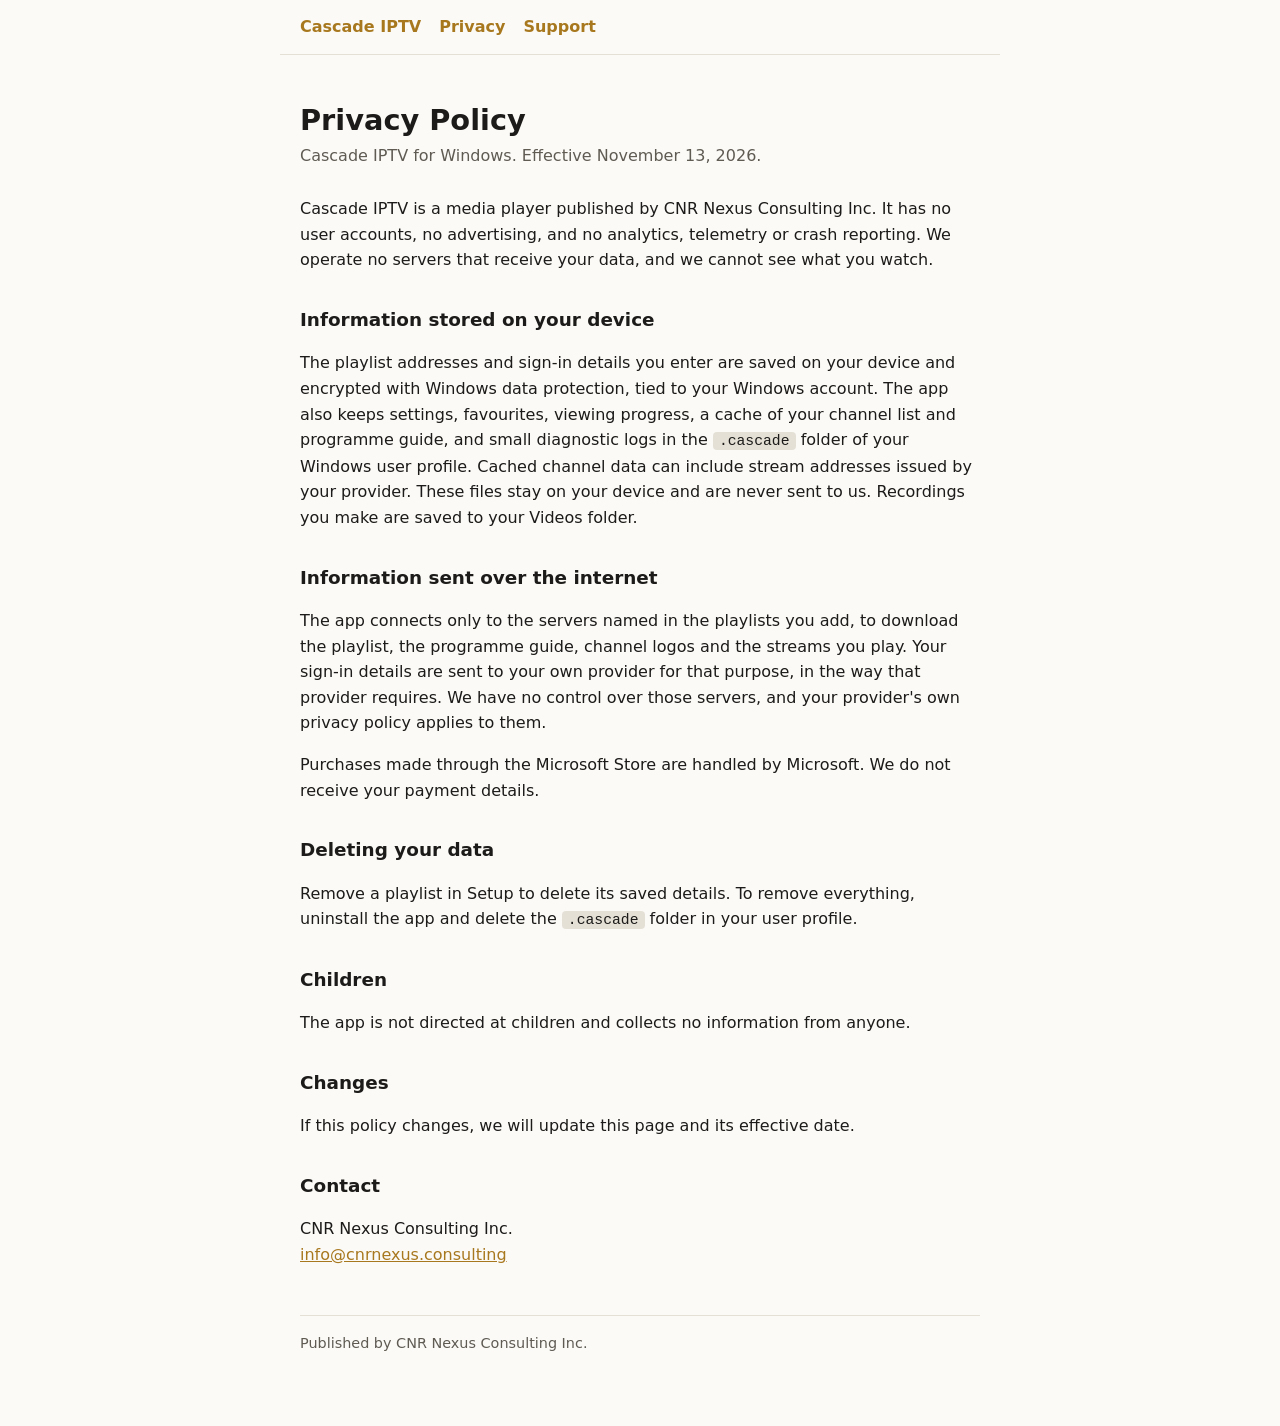
==== privacy.html @ b7e71061 "Cascade IPTV site: privacy policy, support page, sample playlist Co-Authored-By: Claude Opus 5.5 <no" ====
<!doctype html>
<html lang="en"><head><meta charset="utf-8"><meta name="viewport" content="width=device-width,initial-scale=1">
<title>Cascade IPTV Privacy Policy</title><link rel="stylesheet" href="style.css"></head>
<body>
<nav><a href="./">Cascade IPTV</a><a href="privacy.html">Privacy</a><a href="support.html">Support</a></nav>
<main>
<h1>Privacy Policy</h1>
<p class="meta">Cascade IPTV for Windows. Effective November 13, 2026.</p>

<p>Cascade IPTV is a media player published by CNR Nexus Consulting Inc. It has no user accounts, no advertising, and no analytics, telemetry or crash reporting. We operate no servers that receive your data, and we cannot see what you watch.</p>

<h2>Information stored on your device</h2>
<p>The playlist addresses and sign-in details you enter are saved on your device and encrypted with Windows data protection, tied to your Windows account. The app also keeps settings, favourites, viewing progress, a cache of your channel list and programme guide, and small diagnostic logs in the <code>.cascade</code> folder of your Windows user profile. Cached channel data can include stream addresses issued by your provider. These files stay on your device and are never sent to us. Recordings you make are saved to your Videos folder.</p>

<h2>Information sent over the internet</h2>
<p>The app connects only to the servers named in the playlists you add, to download the playlist, the programme guide, channel logos and the streams you play. Your sign-in details are sent to your own provider for that purpose, in the way that provider requires. We have no control over those servers, and your provider's own privacy policy applies to them.</p>
<p>Purchases made through the Microsoft Store are handled by Microsoft. We do not receive your payment details.</p>

<h2>Deleting your data</h2>
<p>Remove a playlist in Setup to delete its saved details. To remove everything, uninstall the app and delete the <code>.cascade</code> folder in your user profile.</p>

<h2>Children</h2>
<p>The app is not directed at children and collects no information from anyone.</p>

<h2>Changes</h2>
<p>If this policy changes, we will update this page and its effective date.</p>

<h2>Contact</h2>
<p>CNR Nexus Consulting Inc.<br><a href="mailto:info@cnrnexus.consulting">info@cnrnexus.consulting</a></p>
<footer>Published by CNR Nexus Consulting Inc.</footer>
</main></body></html>
---- style.css ----
:root{--bg:#fbfaf7;--fg:#1c1b19;--muted:#5f5b53;--accent:#a8781e;--line:#e4e0d6}
@media (prefers-color-scheme:dark){:root{--bg:#141311;--fg:#ece8e0;--muted:#a8a294;--accent:#d9a441;--line:#2c2a25}}
*{box-sizing:border-box}
body{margin:0;background:var(--bg);color:var(--fg);font:16px/1.6 system-ui,-apple-system,"Segoe UI",Roboto,sans-serif}
main{max-width:720px;margin:0 auto;padding:48px 20px 72px}
h1{font-size:1.8rem;line-height:1.25;margin:0 0 4px}
h2{font-size:1.15rem;margin:32px 0 8px}
p,li{color:var(--fg)}
.meta{color:var(--muted);margin:0 0 28px}
a{color:var(--accent)}
nav{border-bottom:1px solid var(--line);padding:14px 20px;max-width:720px;margin:0 auto;display:flex;gap:18px}
nav a{text-decoration:none;font-weight:600}
code{background:var(--line);padding:1px 6px;border-radius:4px;font-size:.92em;word-break:break-all}
footer{color:var(--muted);font-size:.9rem;border-top:1px solid var(--line);margin-top:48px;padding-top:16px}
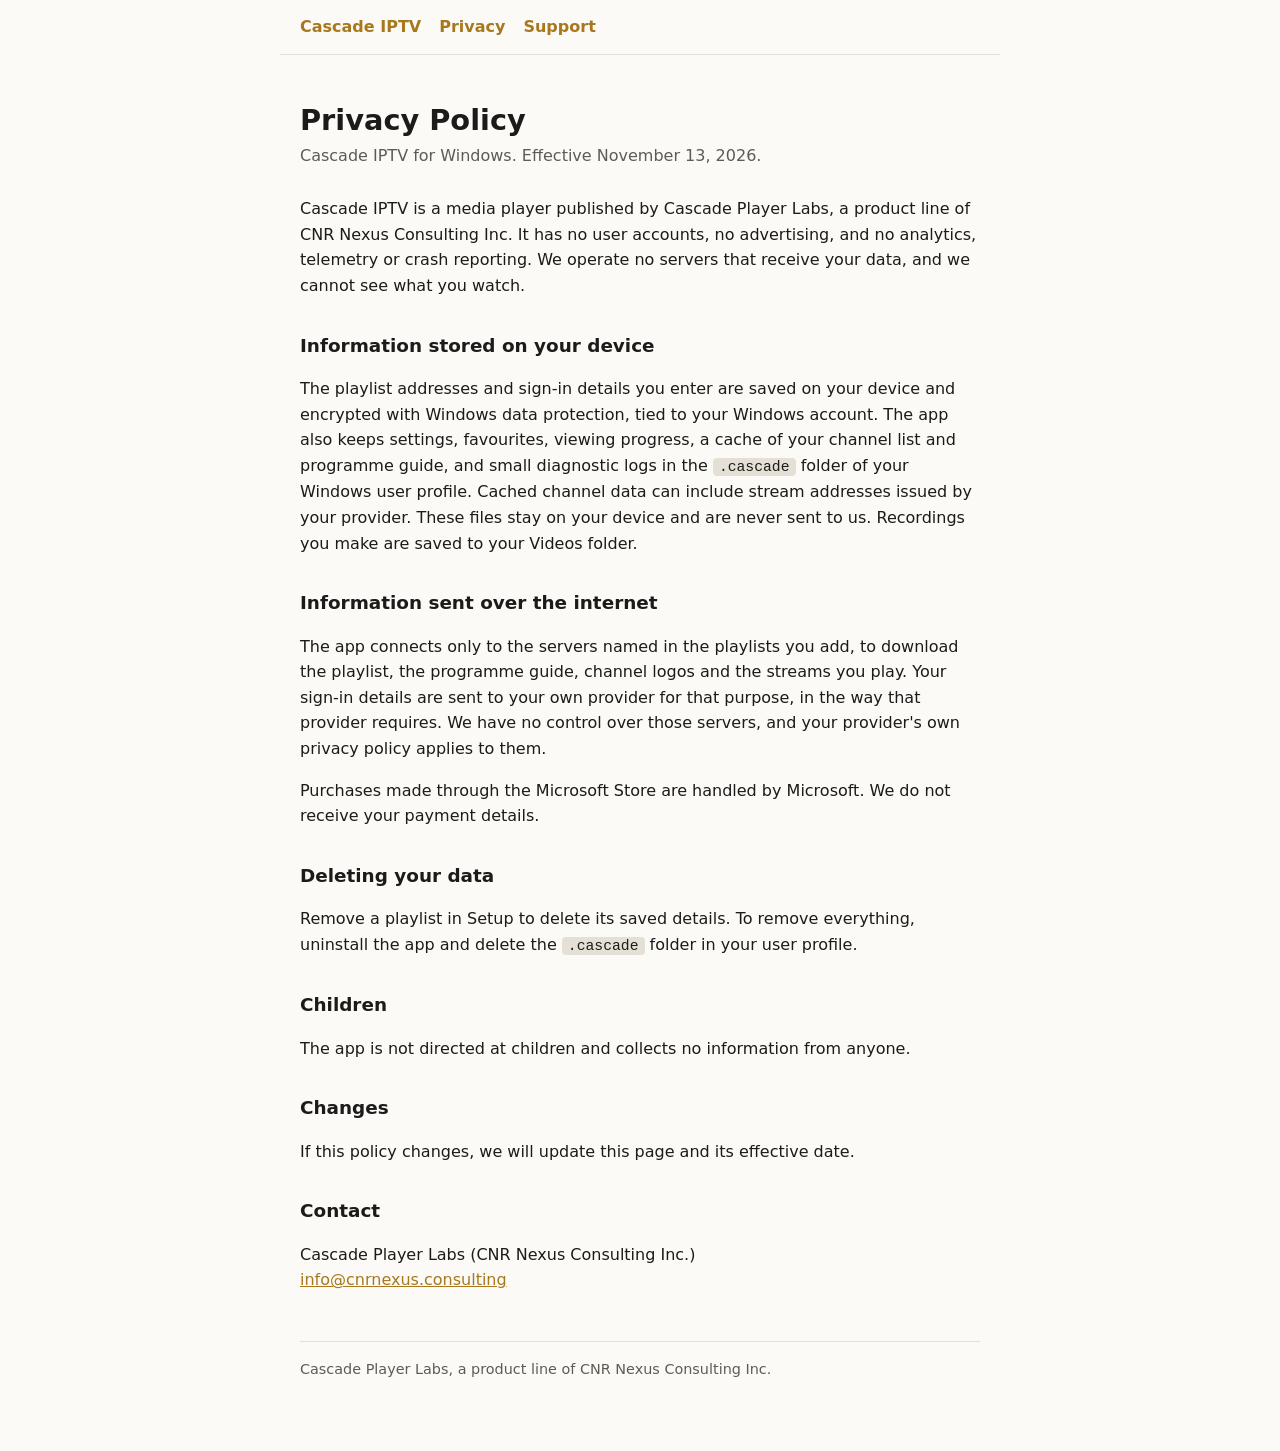
==== commit 0a425e0a: "Publisher: Cascade Player Labs, a product line of CNR Nexus Consulting Inc. Co-Authored-By: Claude O" ====
--- a/privacy.html
+++ b/privacy.html
@@ -7,7 +7,7 @@
 <h1>Privacy Policy</h1>
 <p class="meta">Cascade IPTV for Windows. Effective November 13, 2026.</p>
 
-<p>Cascade IPTV is a media player published by CNR Nexus Consulting Inc. It has no user accounts, no advertising, and no analytics, telemetry or crash reporting. We operate no servers that receive your data, and we cannot see what you watch.</p>
+<p>Cascade IPTV is a media player published by Cascade Player Labs, a product line of CNR Nexus Consulting Inc. It has no user accounts, no advertising, and no analytics, telemetry or crash reporting. We operate no servers that receive your data, and we cannot see what you watch.</p>
 
 <h2>Information stored on your device</h2>
 <p>The playlist addresses and sign-in details you enter are saved on your device and encrypted with Windows data protection, tied to your Windows account. The app also keeps settings, favourites, viewing progress, a cache of your channel list and programme guide, and small diagnostic logs in the <code>.cascade</code> folder of your Windows user profile. Cached channel data can include stream addresses issued by your provider. These files stay on your device and are never sent to us. Recordings you make are saved to your Videos folder.</p>
@@ -26,6 +26,6 @@
 <p>If this policy changes, we will update this page and its effective date.</p>
 
 <h2>Contact</h2>
-<p>CNR Nexus Consulting Inc.<br><a href="mailto:info@cnrnexus.consulting">info@cnrnexus.consulting</a></p>
-<footer>Published by CNR Nexus Consulting Inc.</footer>
+<p>Cascade Player Labs (CNR Nexus Consulting Inc.)<br><a href="mailto:info@cnrnexus.consulting">info@cnrnexus.consulting</a></p>
+<footer>Cascade Player Labs, a product line of CNR Nexus Consulting Inc.</footer>
 </main></body></html>
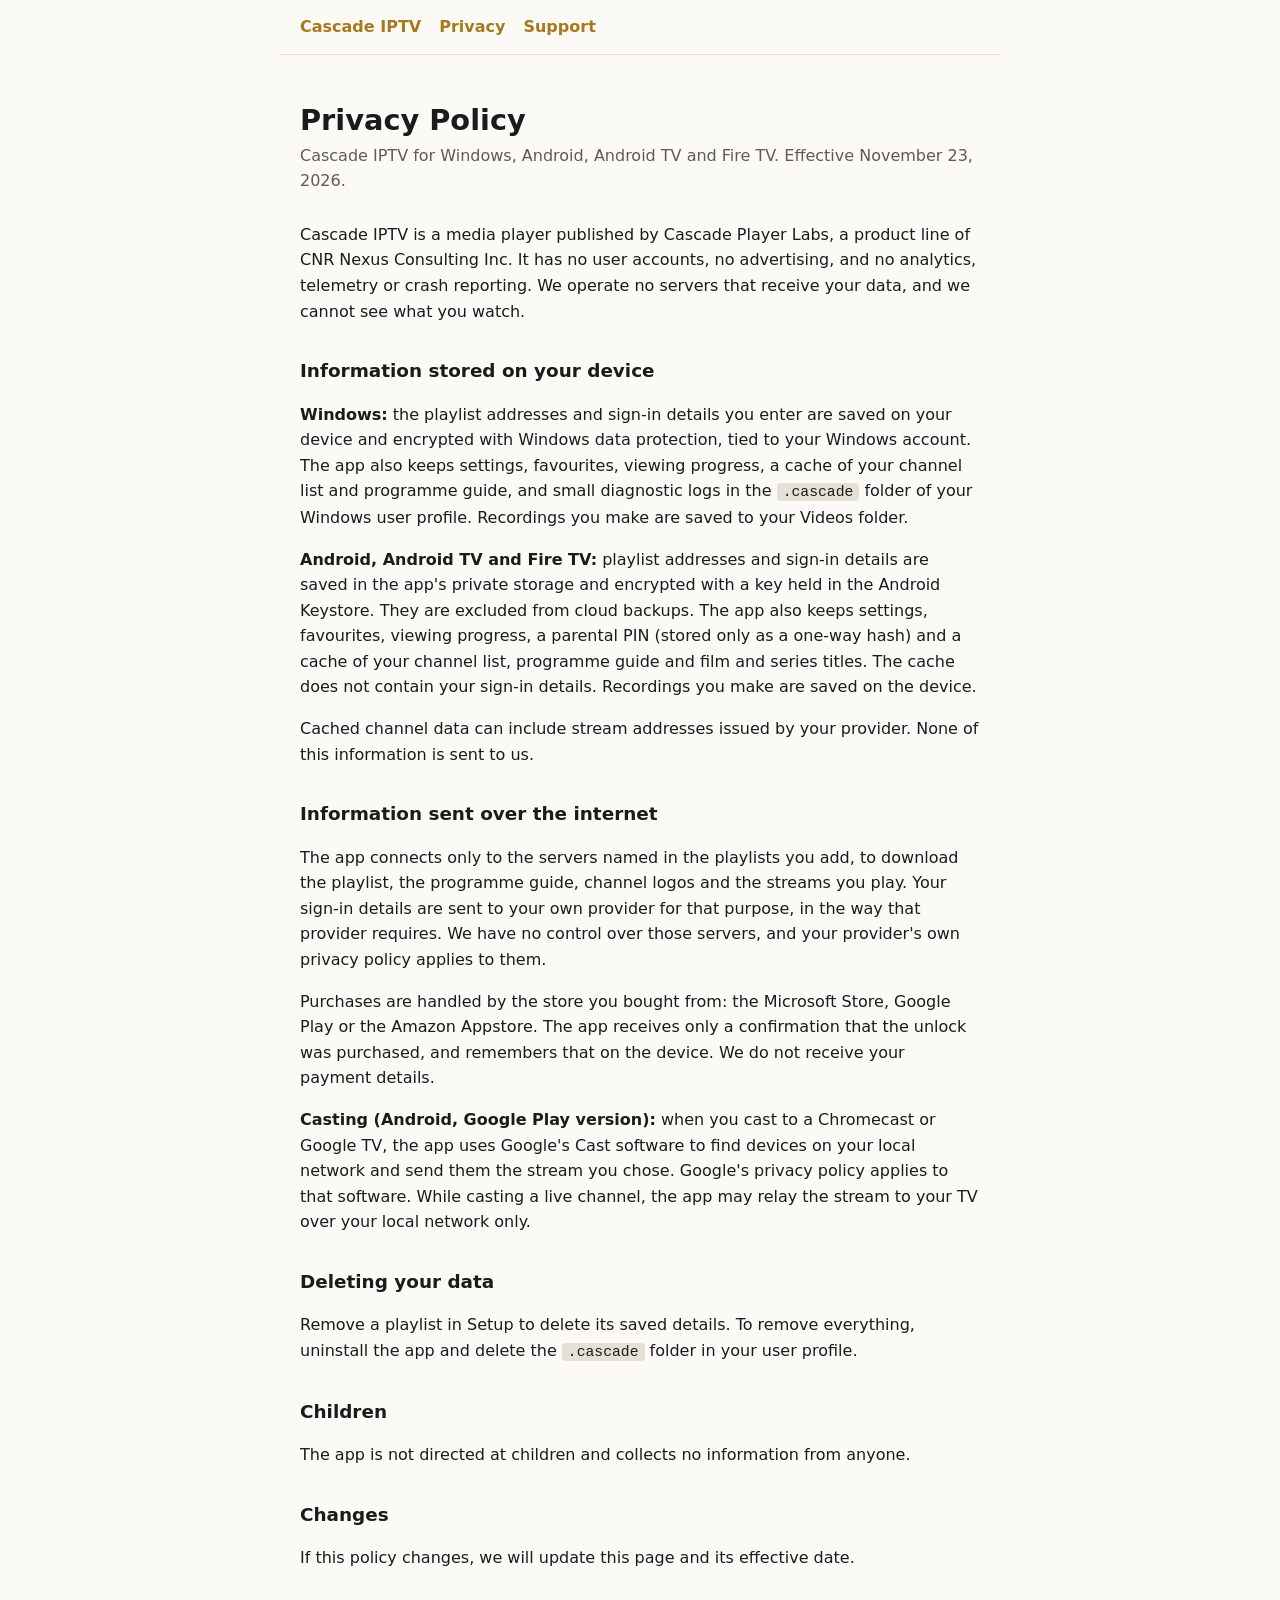
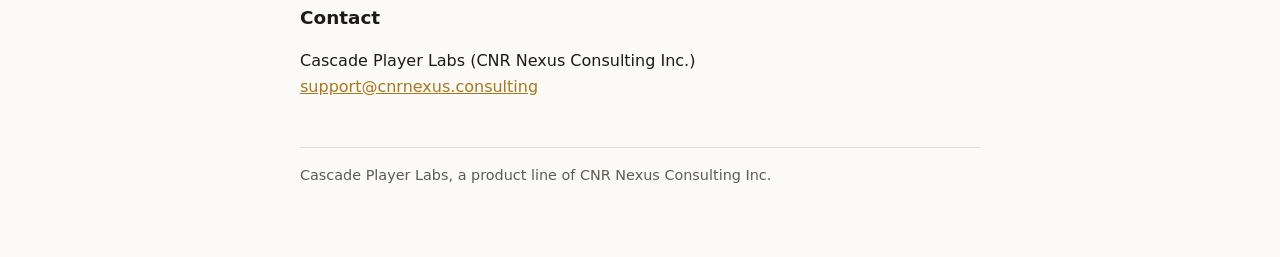
==== commit 860275d9: "Privacy policy and support: cover Android, Android TV and Fire TV; public support address Co-Authore" ====
--- a/privacy.html
+++ b/privacy.html
@@ -5,16 +5,19 @@
 <nav><a href="./">Cascade IPTV</a><a href="privacy.html">Privacy</a><a href="support.html">Support</a></nav>
 <main>
 <h1>Privacy Policy</h1>
-<p class="meta">Cascade IPTV for Windows. Effective November 13, 2026.</p>
+<p class="meta">Cascade IPTV for Windows, Android, Android TV and Fire TV. Effective November 23, 2026.</p>
 
 <p>Cascade IPTV is a media player published by Cascade Player Labs, a product line of CNR Nexus Consulting Inc. It has no user accounts, no advertising, and no analytics, telemetry or crash reporting. We operate no servers that receive your data, and we cannot see what you watch.</p>
 
 <h2>Information stored on your device</h2>
-<p>The playlist addresses and sign-in details you enter are saved on your device and encrypted with Windows data protection, tied to your Windows account. The app also keeps settings, favourites, viewing progress, a cache of your channel list and programme guide, and small diagnostic logs in the <code>.cascade</code> folder of your Windows user profile. Cached channel data can include stream addresses issued by your provider. These files stay on your device and are never sent to us. Recordings you make are saved to your Videos folder.</p>
+<p><strong>Windows:</strong> the playlist addresses and sign-in details you enter are saved on your device and encrypted with Windows data protection, tied to your Windows account. The app also keeps settings, favourites, viewing progress, a cache of your channel list and programme guide, and small diagnostic logs in the <code>.cascade</code> folder of your Windows user profile. Recordings you make are saved to your Videos folder.</p>
+<p><strong>Android, Android TV and Fire TV:</strong> playlist addresses and sign-in details are saved in the app's private storage and encrypted with a key held in the Android Keystore. They are excluded from cloud backups. The app also keeps settings, favourites, viewing progress, a parental PIN (stored only as a one-way hash) and a cache of your channel list, programme guide and film and series titles. The cache does not contain your sign-in details. Recordings you make are saved on the device.</p>
+<p>Cached channel data can include stream addresses issued by your provider. None of this information is sent to us.</p>
 
 <h2>Information sent over the internet</h2>
 <p>The app connects only to the servers named in the playlists you add, to download the playlist, the programme guide, channel logos and the streams you play. Your sign-in details are sent to your own provider for that purpose, in the way that provider requires. We have no control over those servers, and your provider's own privacy policy applies to them.</p>
-<p>Purchases made through the Microsoft Store are handled by Microsoft. We do not receive your payment details.</p>
+<p>Purchases are handled by the store you bought from: the Microsoft Store, Google Play or the Amazon Appstore. The app receives only a confirmation that the unlock was purchased, and remembers that on the device. We do not receive your payment details.</p>
+<p><strong>Casting (Android, Google Play version):</strong> when you cast to a Chromecast or Google TV, the app uses Google's Cast software to find devices on your local network and send them the stream you chose. Google's privacy policy applies to that software. While casting a live channel, the app may relay the stream to your TV over your local network only.</p>
 
 <h2>Deleting your data</h2>
 <p>Remove a playlist in Setup to delete its saved details. To remove everything, uninstall the app and delete the <code>.cascade</code> folder in your user profile.</p>
@@ -26,6 +29,6 @@
 <p>If this policy changes, we will update this page and its effective date.</p>
 
 <h2>Contact</h2>
-<p>Cascade Player Labs (CNR Nexus Consulting Inc.)<br><a href="mailto:info@cnrnexus.consulting">info@cnrnexus.consulting</a></p>
+<p>Cascade Player Labs (CNR Nexus Consulting Inc.)<br><a href="mailto:support@cnrnexus.consulting">support@cnrnexus.consulting</a></p>
 <footer>Cascade Player Labs, a product line of CNR Nexus Consulting Inc.</footer>
 </main></body></html>
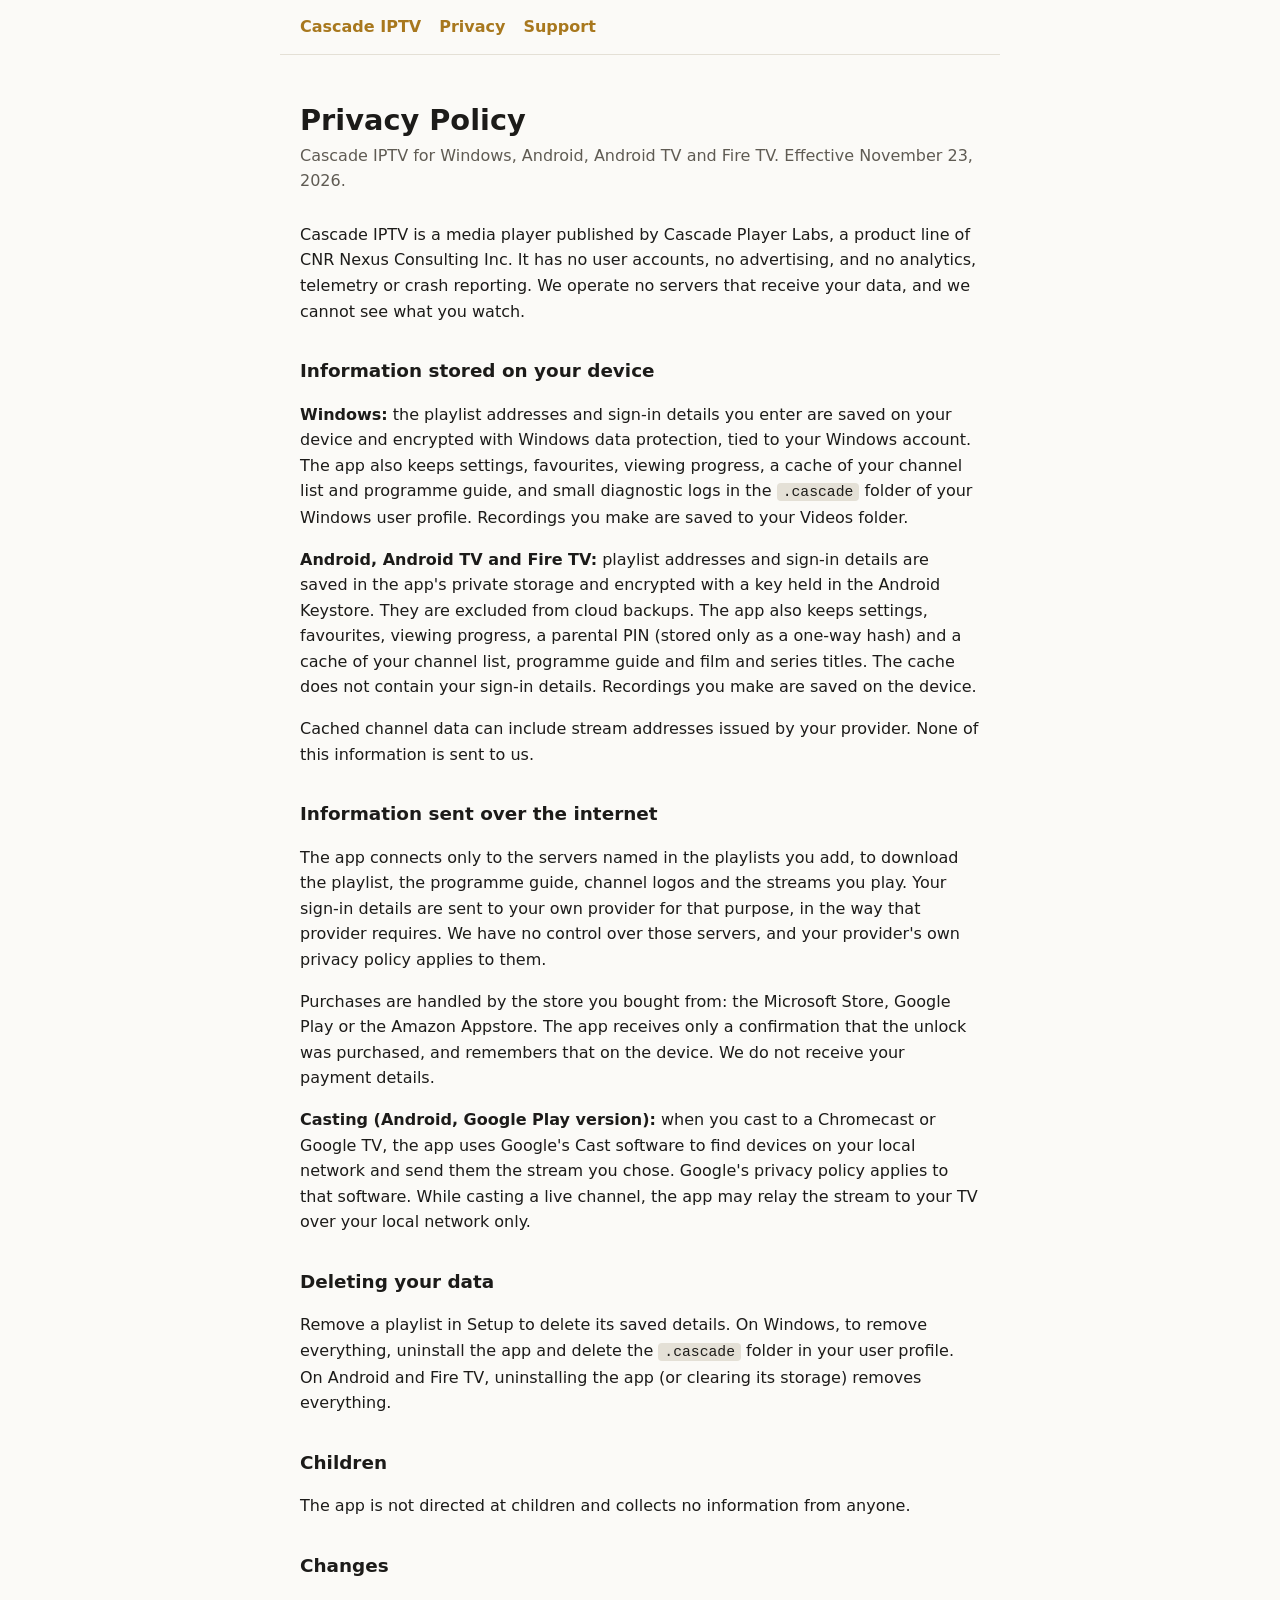
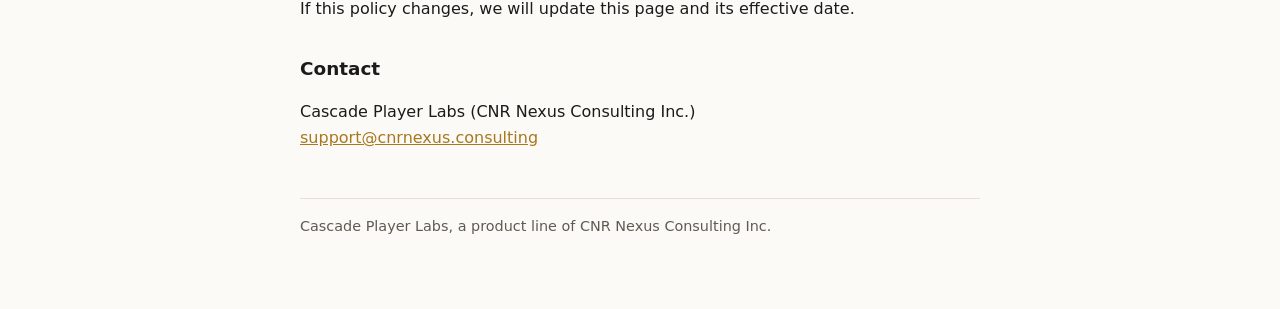
==== commit c029790f: "Privacy: Android data deletion Co-Authored-By: Claude Opus 5.5 <noreply@anthropic.com> Claude-Sessio" ====
--- a/privacy.html
+++ b/privacy.html
@@ -20,7 +20,7 @@
 <p><strong>Casting (Android, Google Play version):</strong> when you cast to a Chromecast or Google TV, the app uses Google's Cast software to find devices on your local network and send them the stream you chose. Google's privacy policy applies to that software. While casting a live channel, the app may relay the stream to your TV over your local network only.</p>
 
 <h2>Deleting your data</h2>
-<p>Remove a playlist in Setup to delete its saved details. To remove everything, uninstall the app and delete the <code>.cascade</code> folder in your user profile.</p>
+<p>Remove a playlist in Setup to delete its saved details. On Windows, to remove everything, uninstall the app and delete the <code>.cascade</code> folder in your user profile. On Android and Fire TV, uninstalling the app (or clearing its storage) removes everything.</p>
 
 <h2>Children</h2>
 <p>The app is not directed at children and collects no information from anyone.</p>
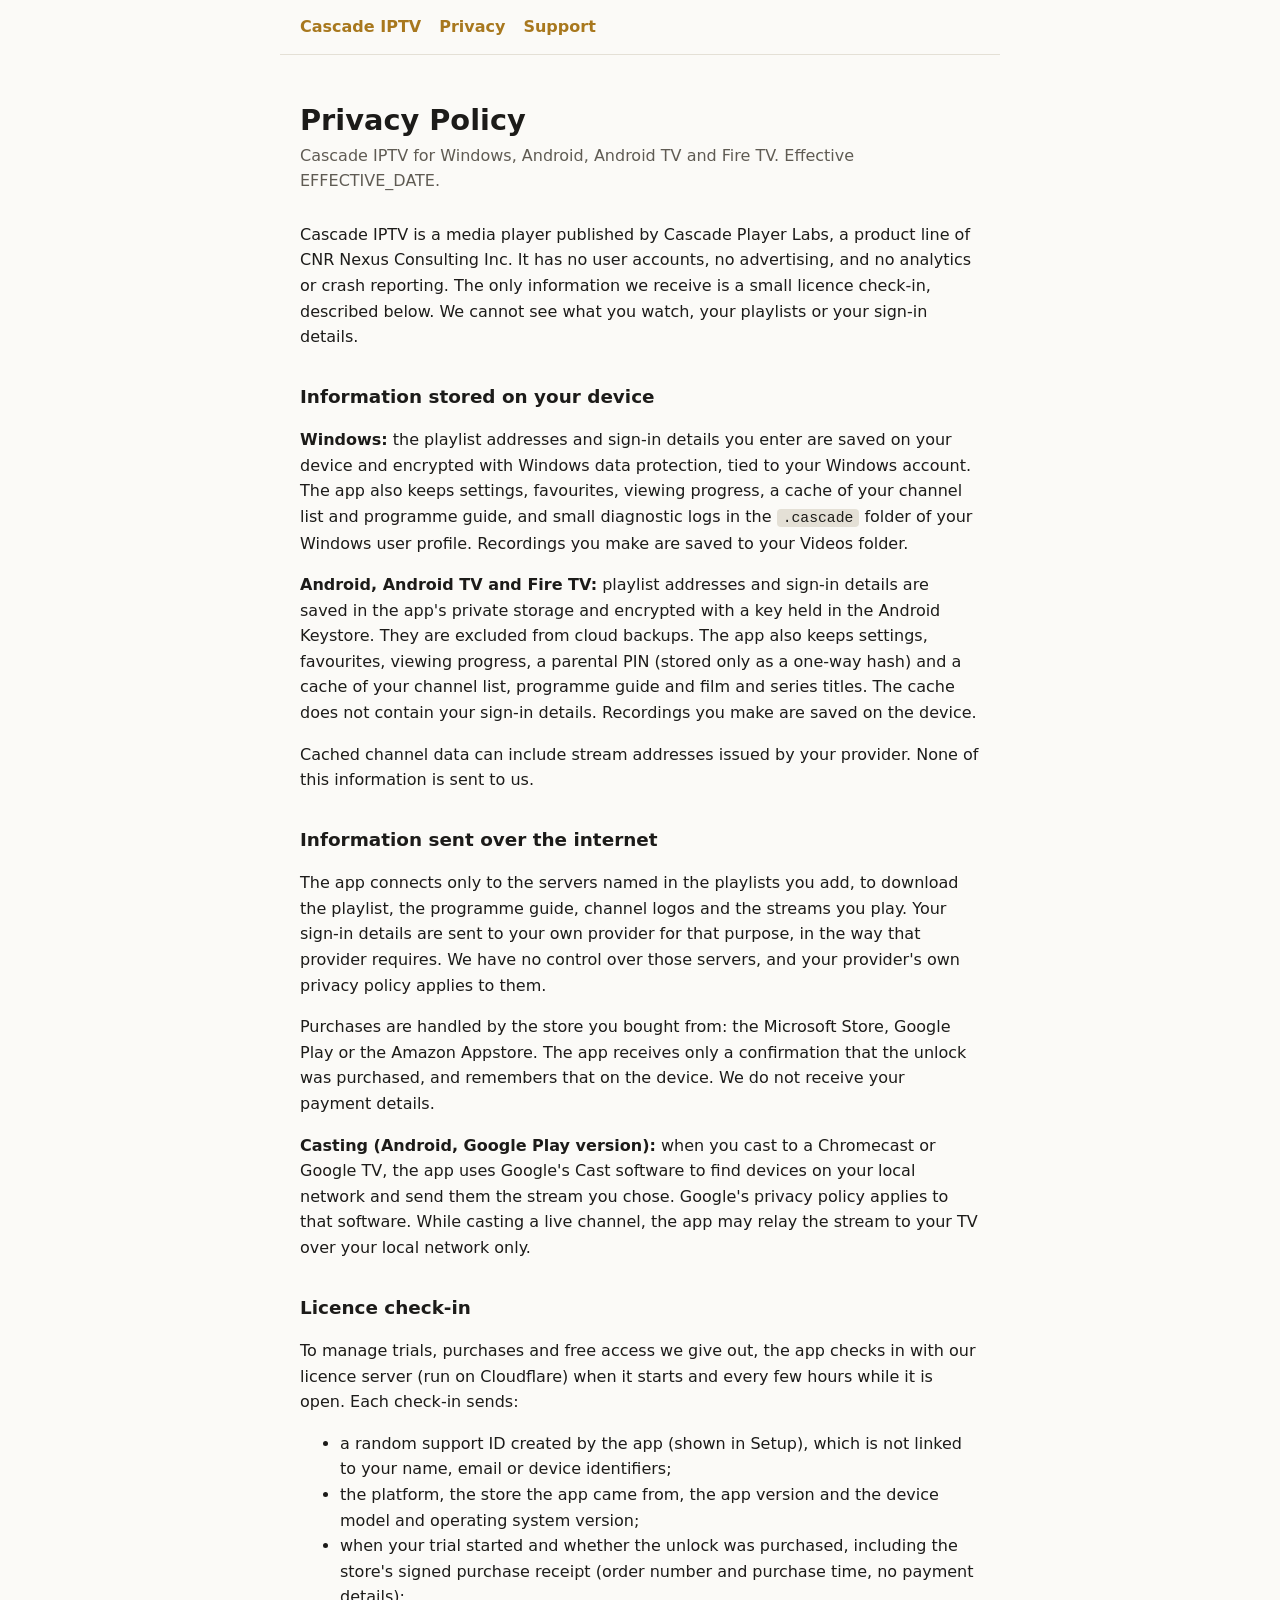
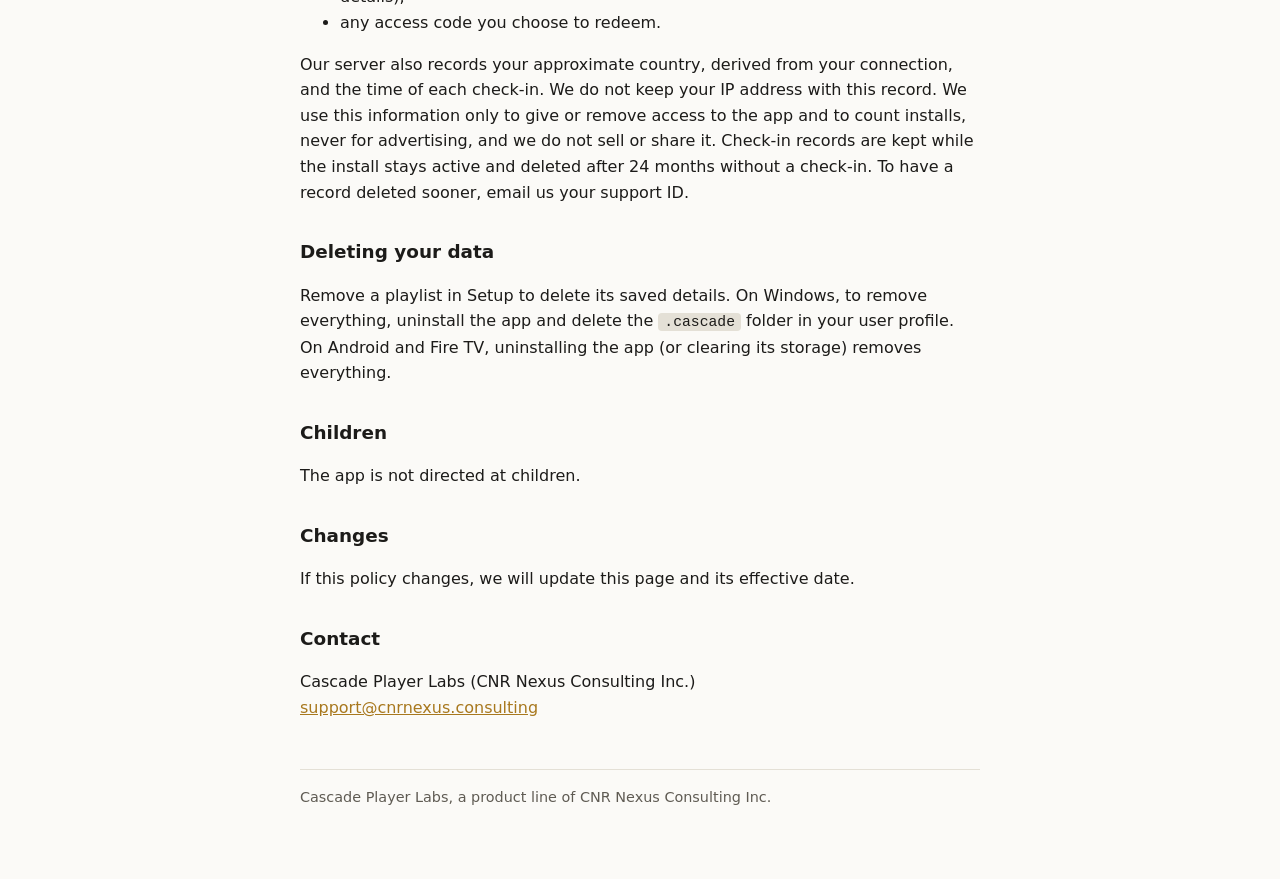
==== commit 736a397e: "Privacy policy: licence check-in (publish with the access-backend app update) Co-Authored-By: Claude" ====
--- a/privacy.html
+++ b/privacy.html
@@ -5,9 +5,9 @@
 <nav><a href="./">Cascade IPTV</a><a href="privacy.html">Privacy</a><a href="support.html">Support</a></nav>
 <main>
 <h1>Privacy Policy</h1>
-<p class="meta">Cascade IPTV for Windows, Android, Android TV and Fire TV. Effective November 23, 2026.</p>
+<p class="meta">Cascade IPTV for Windows, Android, Android TV and Fire TV. Effective EFFECTIVE_DATE.</p>
 
-<p>Cascade IPTV is a media player published by Cascade Player Labs, a product line of CNR Nexus Consulting Inc. It has no user accounts, no advertising, and no analytics, telemetry or crash reporting. We operate no servers that receive your data, and we cannot see what you watch.</p>
+<p>Cascade IPTV is a media player published by Cascade Player Labs, a product line of CNR Nexus Consulting Inc. It has no user accounts, no advertising, and no analytics or crash reporting. The only information we receive is a small licence check-in, described below. We cannot see what you watch, your playlists or your sign-in details.</p>
 
 <h2>Information stored on your device</h2>
 <p><strong>Windows:</strong> the playlist addresses and sign-in details you enter are saved on your device and encrypted with Windows data protection, tied to your Windows account. The app also keeps settings, favourites, viewing progress, a cache of your channel list and programme guide, and small diagnostic logs in the <code>.cascade</code> folder of your Windows user profile. Recordings you make are saved to your Videos folder.</p>
@@ -19,11 +19,20 @@
 <p>Purchases are handled by the store you bought from: the Microsoft Store, Google Play or the Amazon Appstore. The app receives only a confirmation that the unlock was purchased, and remembers that on the device. We do not receive your payment details.</p>
 <p><strong>Casting (Android, Google Play version):</strong> when you cast to a Chromecast or Google TV, the app uses Google's Cast software to find devices on your local network and send them the stream you chose. Google's privacy policy applies to that software. While casting a live channel, the app may relay the stream to your TV over your local network only.</p>
 
+<h2>Licence check-in</h2>
+<p>To manage trials, purchases and free access we give out, the app checks in with our licence server (run on Cloudflare) when it starts and every few hours while it is open. Each check-in sends:</p>
+<ul>
+<li>a random support ID created by the app (shown in Setup), which is not linked to your name, email or device identifiers;</li>
+<li>the platform, the store the app came from, the app version and the device model and operating system version;</li>
+<li>when your trial started and whether the unlock was purchased, including the store's signed purchase receipt (order number and purchase time, no payment details);</li>
+<li>any access code you choose to redeem.</li>
+</ul>
+<p>Our server also records your approximate country, derived from your connection, and the time of each check-in. We do not keep your IP address with this record. We use this information only to give or remove access to the app and to count installs, never for advertising, and we do not sell or share it. Check-in records are kept while the install stays active and deleted after 24 months without a check-in. To have a record deleted sooner, email us your support ID.</p>
 <h2>Deleting your data</h2>
 <p>Remove a playlist in Setup to delete its saved details. On Windows, to remove everything, uninstall the app and delete the <code>.cascade</code> folder in your user profile. On Android and Fire TV, uninstalling the app (or clearing its storage) removes everything.</p>
 
 <h2>Children</h2>
-<p>The app is not directed at children and collects no information from anyone.</p>
+<p>The app is not directed at children.</p>
 
 <h2>Changes</h2>
 <p>If this policy changes, we will update this page and its effective date.</p>
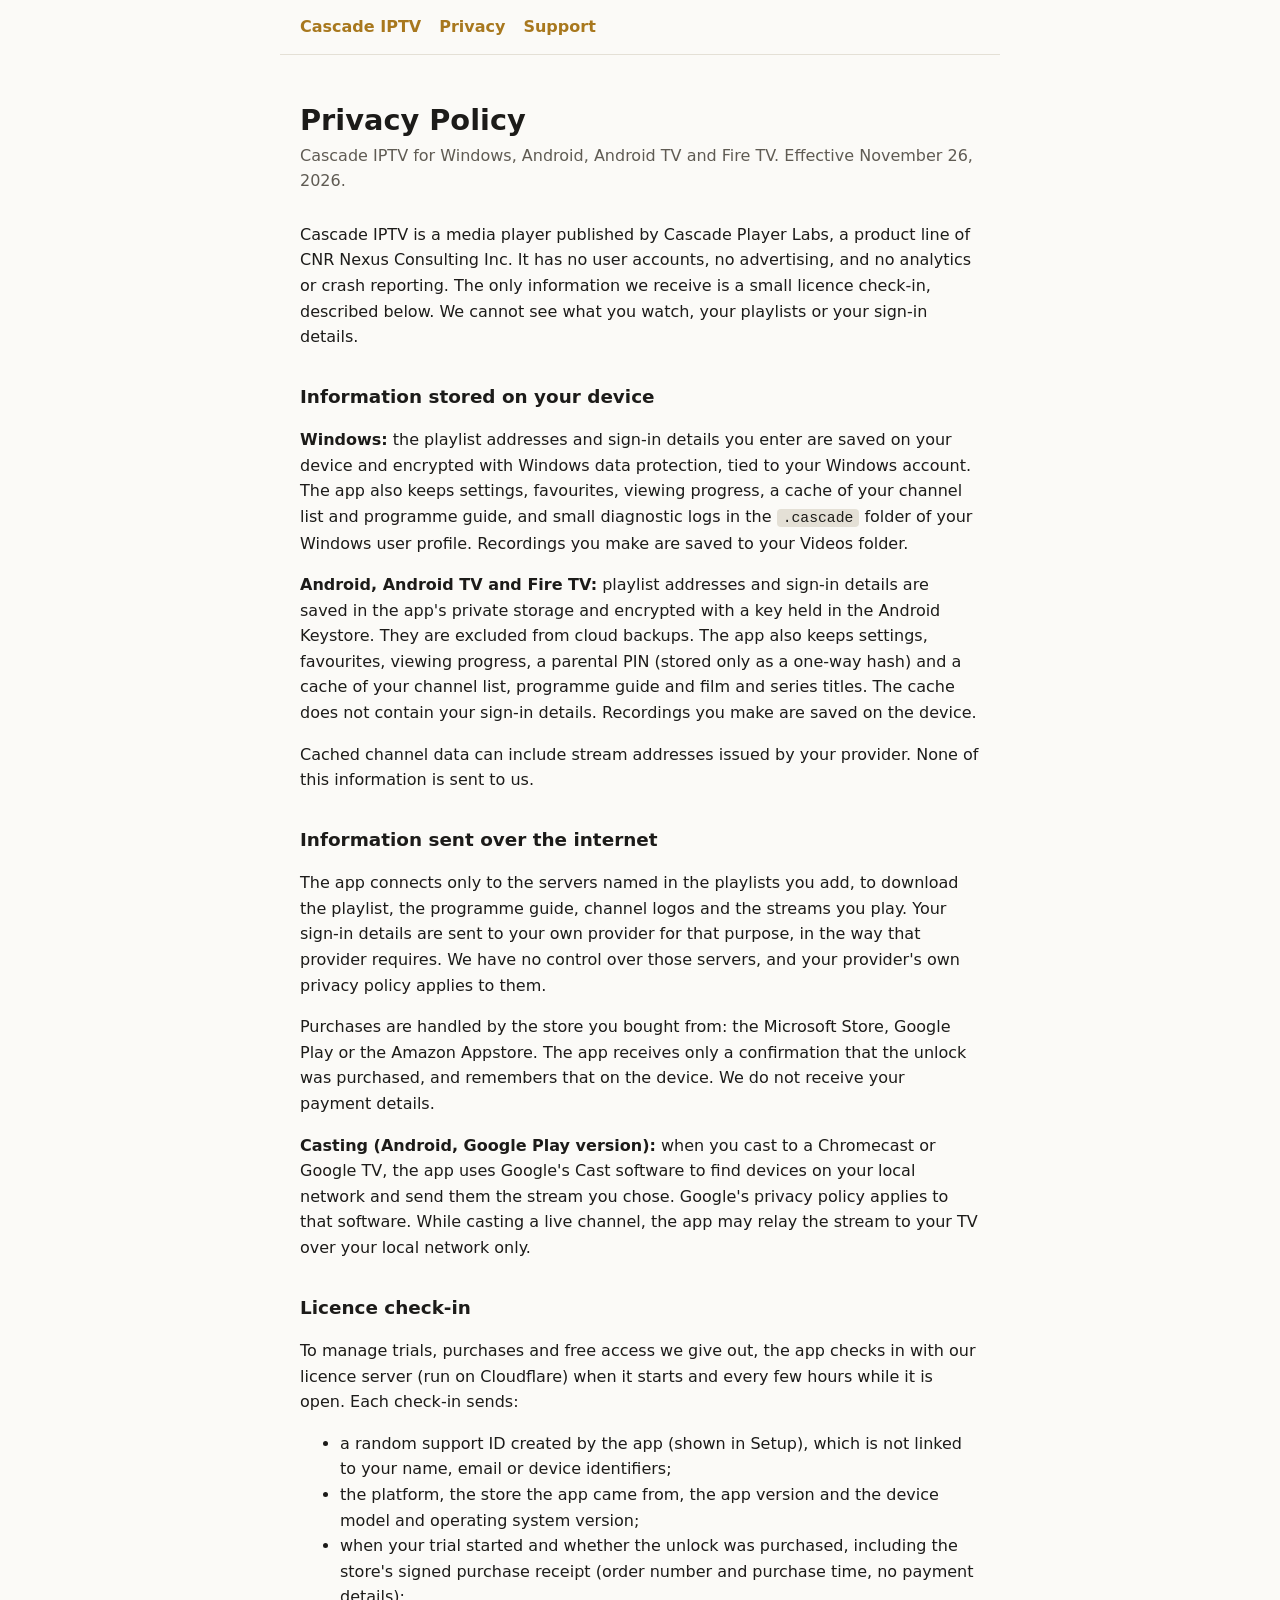
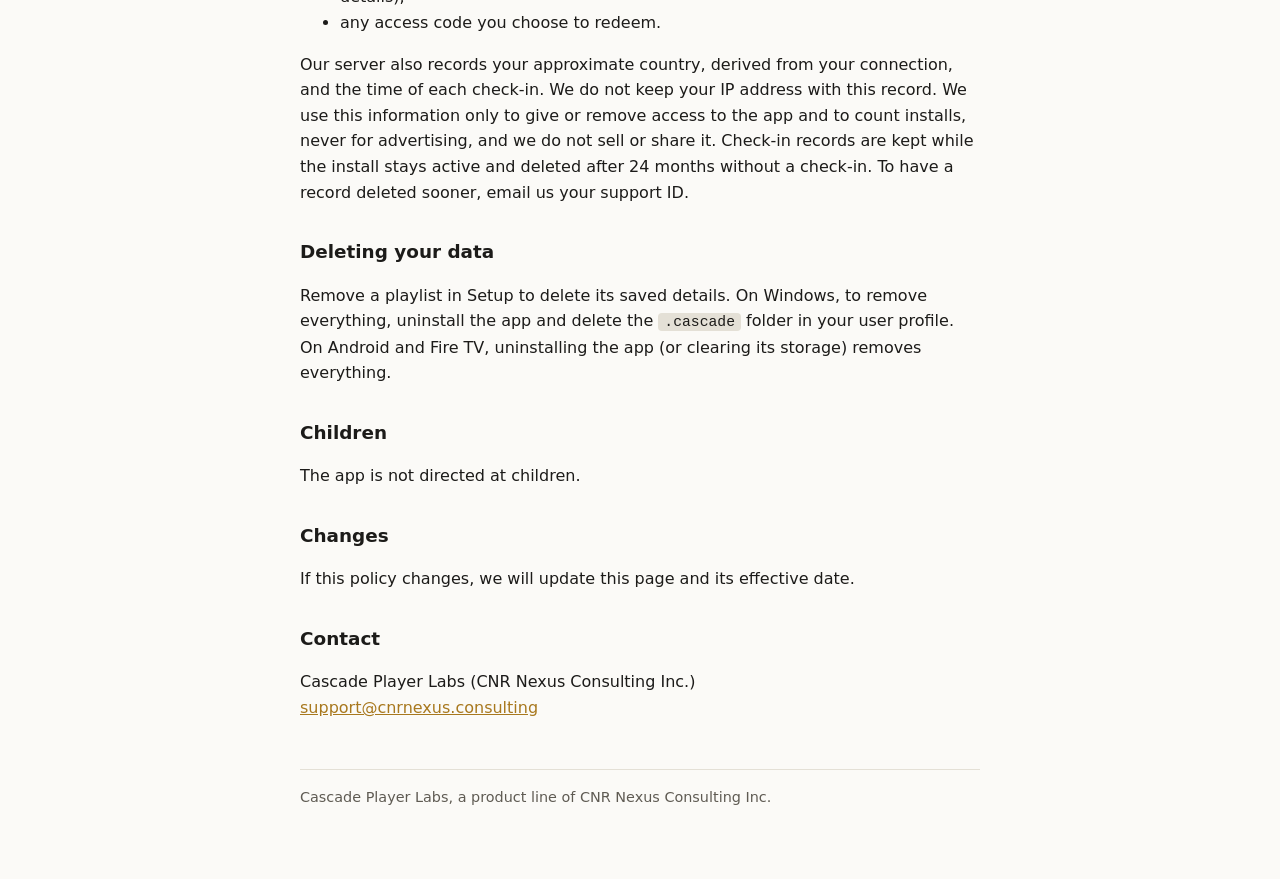
==== commit 8f64a83f: "Privacy policy: licence check-in, effective November 26, 2026 Co-Authored-By: Claude Opus 5.5 <norep" ====
--- a/privacy.html
+++ b/privacy.html
@@ -5,7 +5,7 @@
 <nav><a href="./">Cascade IPTV</a><a href="privacy.html">Privacy</a><a href="support.html">Support</a></nav>
 <main>
 <h1>Privacy Policy</h1>
-<p class="meta">Cascade IPTV for Windows, Android, Android TV and Fire TV. Effective EFFECTIVE_DATE.</p>
+<p class="meta">Cascade IPTV for Windows, Android, Android TV and Fire TV. Effective November 26, 2026.</p>
 
 <p>Cascade IPTV is a media player published by Cascade Player Labs, a product line of CNR Nexus Consulting Inc. It has no user accounts, no advertising, and no analytics or crash reporting. The only information we receive is a small licence check-in, described below. We cannot see what you watch, your playlists or your sign-in details.</p>
 
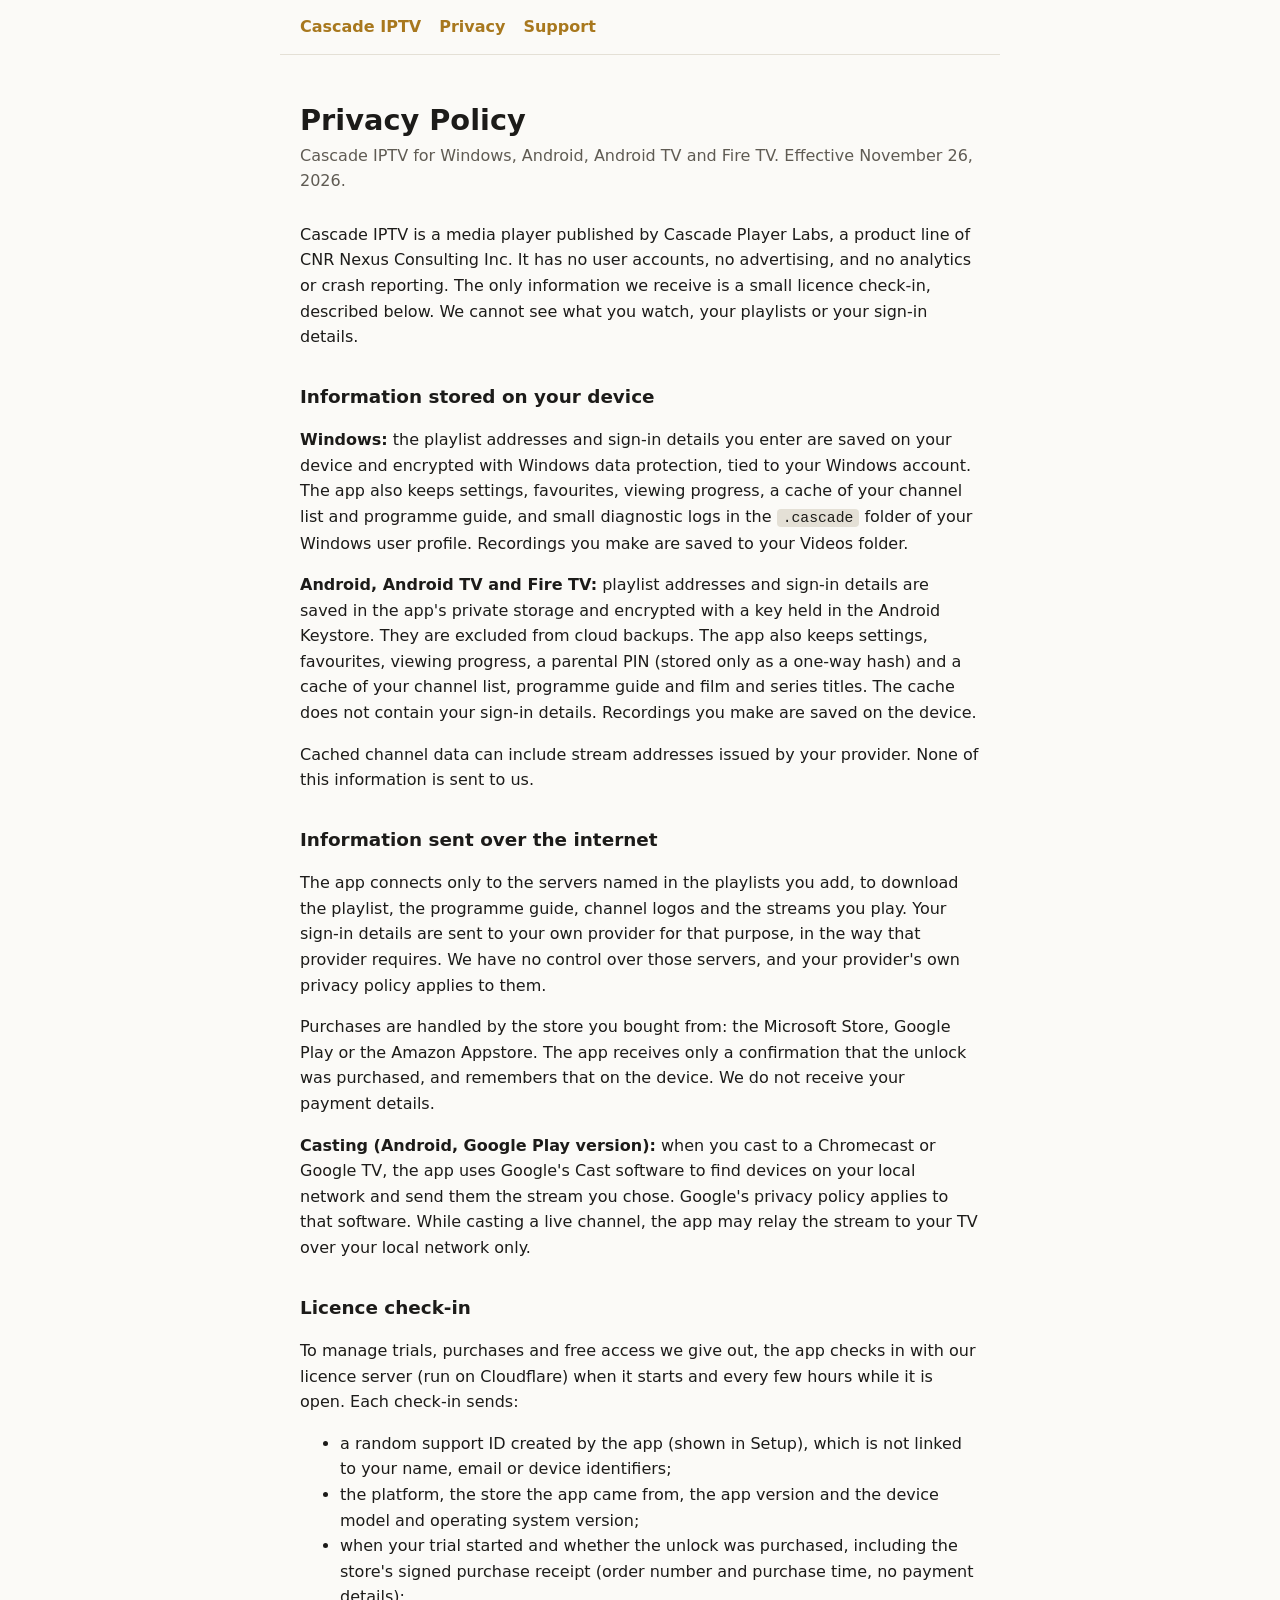
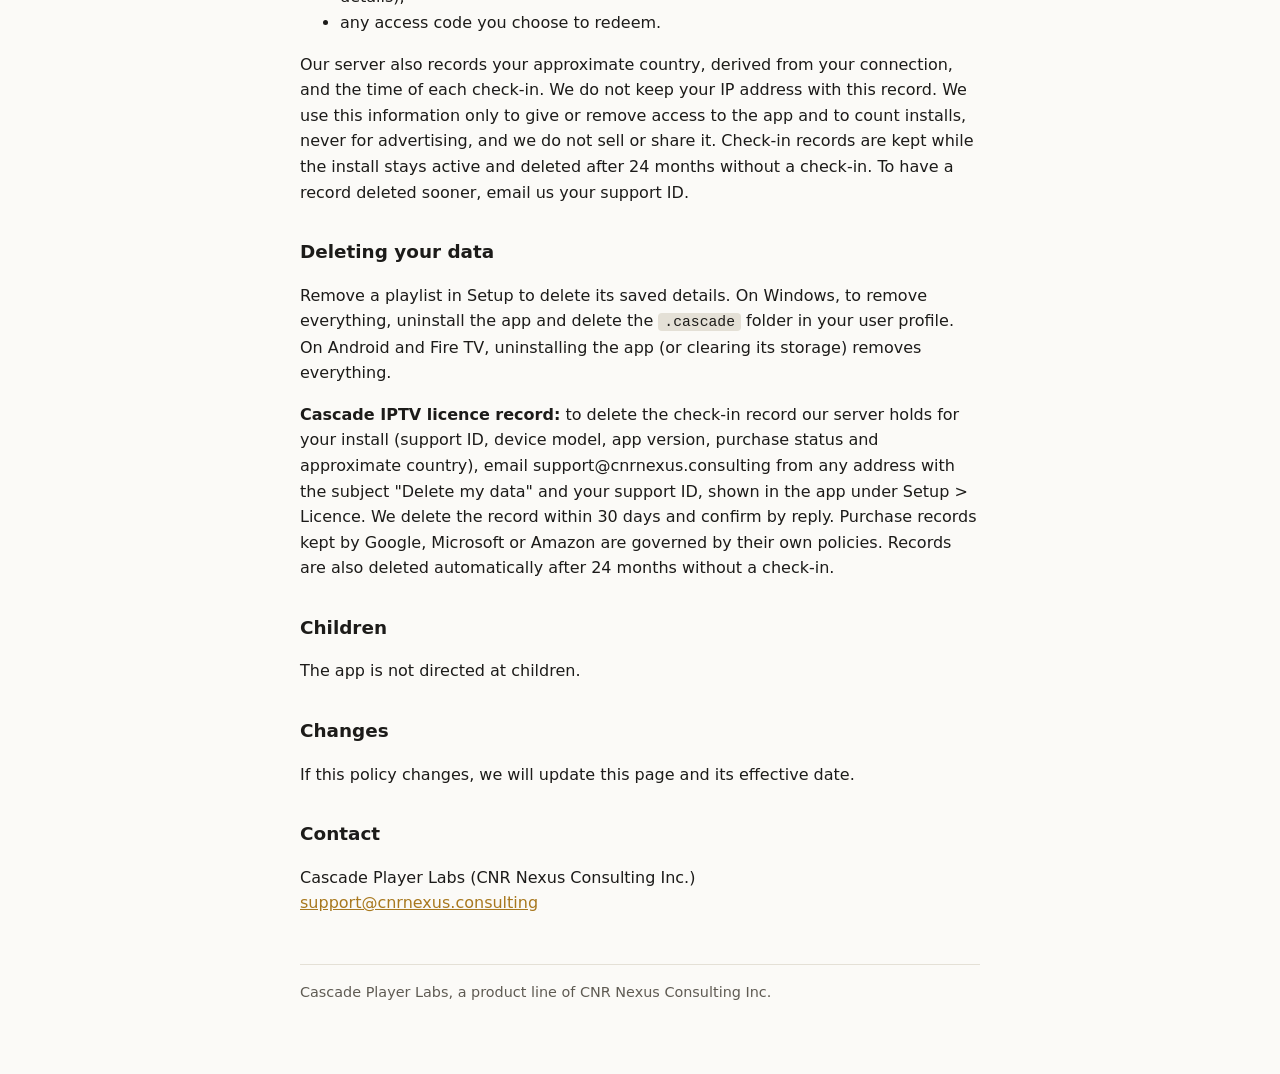
==== commit e1deae31: "Privacy: data deletion steps (#delete) Co-Authored-By: Claude Opus 5.5 <noreply@anthropic.com> Claud" ====
--- a/privacy.html
+++ b/privacy.html
@@ -28,8 +28,9 @@
 <li>any access code you choose to redeem.</li>
 </ul>
 <p>Our server also records your approximate country, derived from your connection, and the time of each check-in. We do not keep your IP address with this record. We use this information only to give or remove access to the app and to count installs, never for advertising, and we do not sell or share it. Check-in records are kept while the install stays active and deleted after 24 months without a check-in. To have a record deleted sooner, email us your support ID.</p>
-<h2>Deleting your data</h2>
+<h2 id="delete">Deleting your data</h2>
 <p>Remove a playlist in Setup to delete its saved details. On Windows, to remove everything, uninstall the app and delete the <code>.cascade</code> folder in your user profile. On Android and Fire TV, uninstalling the app (or clearing its storage) removes everything.</p>
+<p><strong>Cascade IPTV licence record:</strong> to delete the check-in record our server holds for your install (support ID, device model, app version, purchase status and approximate country), email support@cnrnexus.consulting from any address with the subject "Delete my data" and your support ID, shown in the app under Setup &gt; Licence. We delete the record within 30 days and confirm by reply. Purchase records kept by Google, Microsoft or Amazon are governed by their own policies. Records are also deleted automatically after 24 months without a check-in.</p>
 
 <h2>Children</h2>
 <p>The app is not directed at children.</p>
